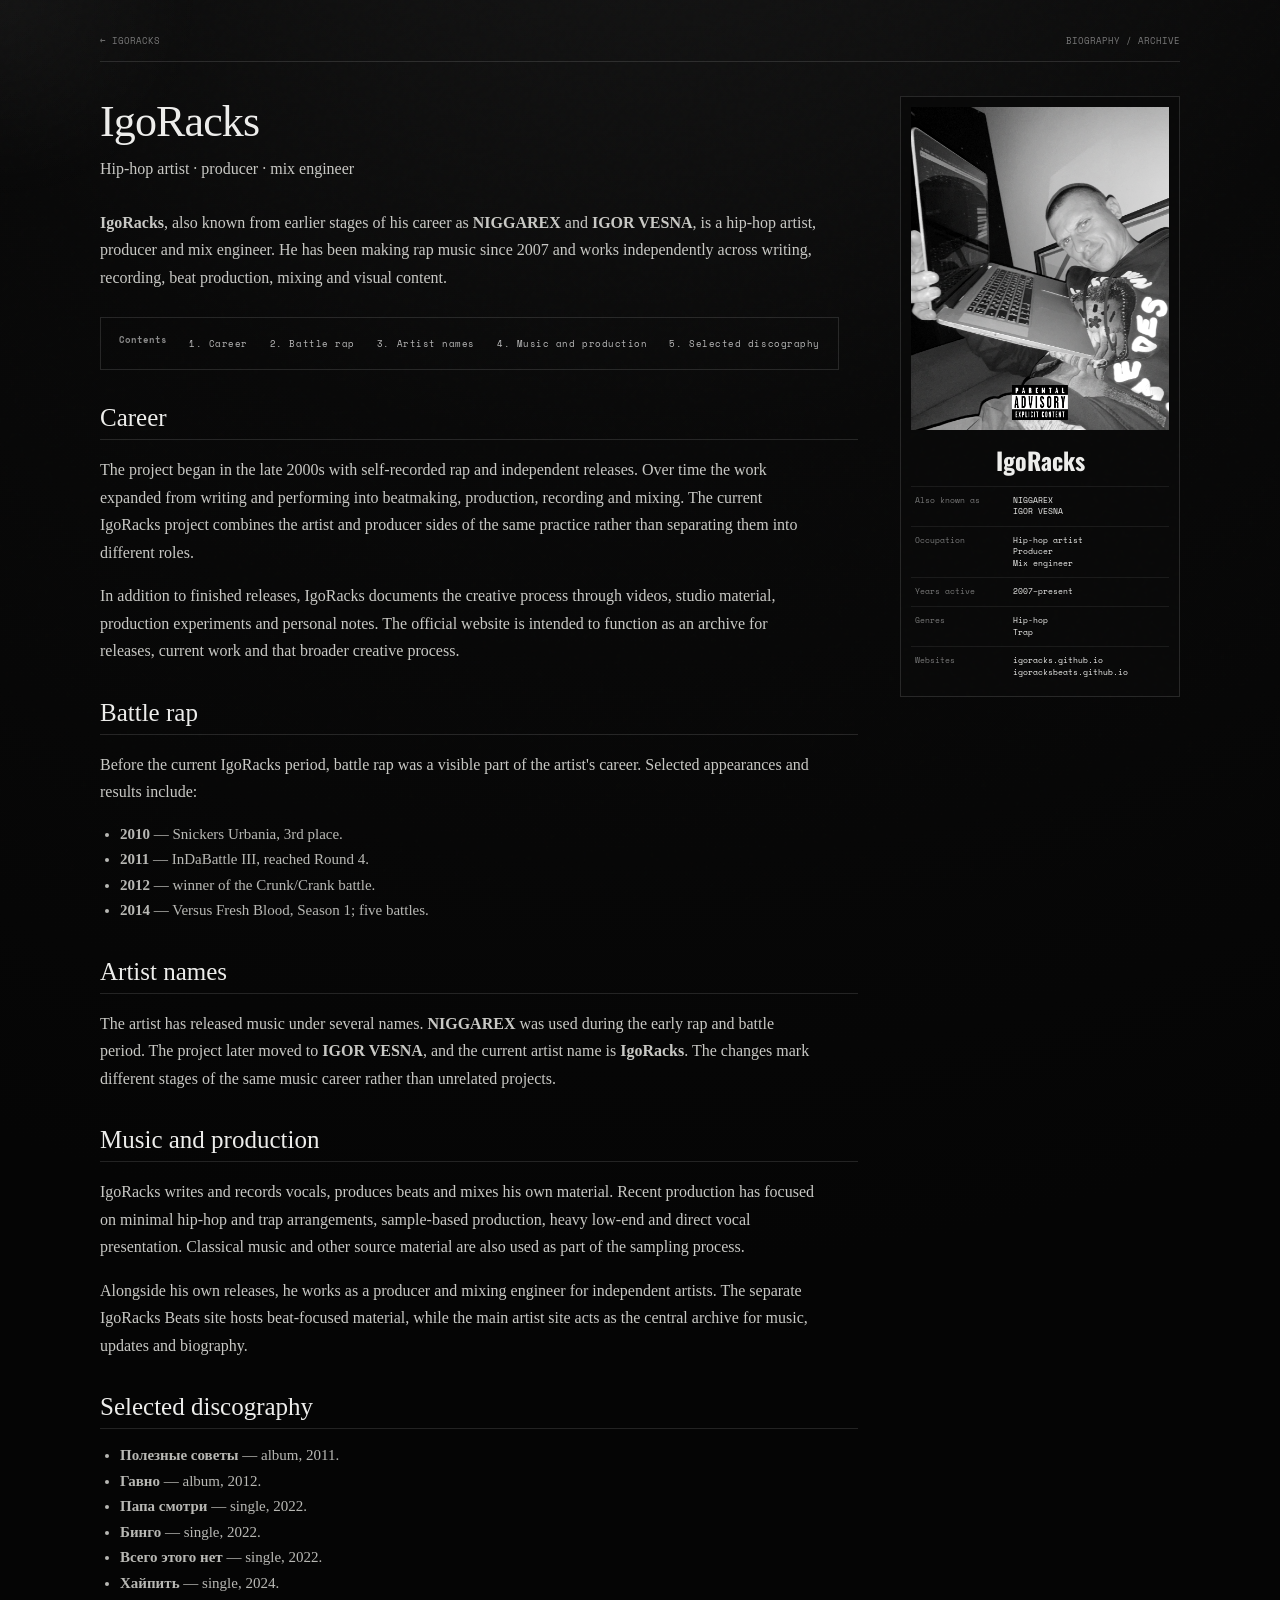
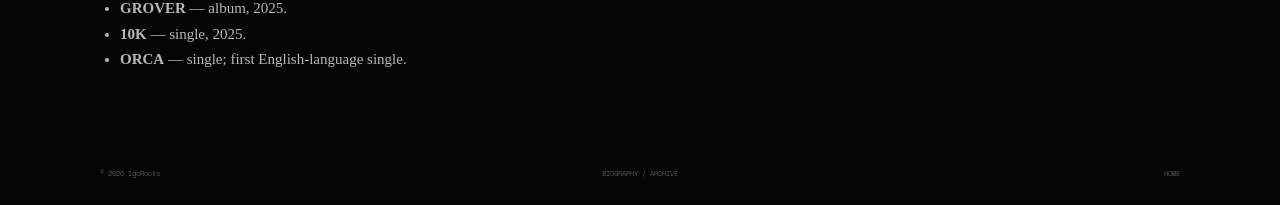
==== bio.html @ 1ebcc747 "Add encyclopedia-style artist biography page" ====
<!DOCTYPE html>
<html lang="en">
<head>
  <meta charset="UTF-8">
  <meta name="viewport" content="width=device-width, initial-scale=1.0">
  <meta name="theme-color" content="#050505">
  <meta name="description" content="Biography of IgoRacks — hip-hop artist, producer and mix engineer.">
  <title>IgoRacks — Biography</title>

  <link rel="preconnect" href="https://fonts.googleapis.com">
  <link rel="preconnect" href="https://fonts.gstatic.com" crossorigin>
  <link href="https://fonts.googleapis.com/css2?family=Anton&family=Oswald:wght@400;500;600;700&family=Space+Mono:wght@400;700&display=swap" rel="stylesheet">
  <link rel="stylesheet" href="https://cdnjs.cloudflare.com/ajax/libs/font-awesome/6.7.2/css/all.min.css">
  <link rel="stylesheet" href="style.css">
</head>
<body>

<div class="noise"></div>
<div class="scanlines"></div>
<div class="mouse-glow" id="mouseGlow"></div>

<main class="wiki-page">
  <div class="wiki-top">
    <a href="index.html">← IGORACKS</a>
    <span>BIOGRAPHY / ARCHIVE</span>
  </div>

  <div class="wiki-layout">

    <article class="wiki-article">
      <h1>IgoRacks</h1>
      <p class="wiki-subtitle">Hip-hop artist · producer · mix engineer</p>

      <p class="wiki-lead">
        <strong>IgoRacks</strong>, also known from earlier stages of his career as
        <strong>NIGGAREX</strong> and <strong>IGOR VESNA</strong>, is a hip-hop artist,
        producer and mix engineer. He has been making rap music since 2007 and works
        independently across writing, recording, beat production, mixing and visual content.
      </p>

      <nav class="wiki-toc" aria-label="Contents">
        <strong>Contents</strong>
        <a href="#career">1. Career</a>
        <a href="#battle">2. Battle rap</a>
        <a href="#names">3. Artist names</a>
        <a href="#music">4. Music and production</a>
        <a href="#discography">5. Selected discography</a>
      </nav>

      <h2 id="career">Career</h2>
      <p>
        The project began in the late 2000s with self-recorded rap and independent releases.
        Over time the work expanded from writing and performing into beatmaking, production,
        recording and mixing. The current IgoRacks project combines the artist and producer
        sides of the same practice rather than separating them into different roles.
      </p>
      <p>
        In addition to finished releases, IgoRacks documents the creative process through
        videos, studio material, production experiments and personal notes. The official
        website is intended to function as an archive for releases, current work and that
        broader creative process.
      </p>

      <h2 id="battle">Battle rap</h2>
      <p>
        Before the current IgoRacks period, battle rap was a visible part of the artist's
        career. Selected appearances and results include:
      </p>
      <ul class="wiki-list">
        <li><strong>2010</strong> — Snickers Urbania, 3rd place.</li>
        <li><strong>2011</strong> — InDaBattle III, reached Round 4.</li>
        <li><strong>2012</strong> — winner of the Crunk/Crank battle.</li>
        <li><strong>2014</strong> — Versus Fresh Blood, Season 1; five battles.</li>
      </ul>

      <h2 id="names">Artist names</h2>
      <p>
        The artist has released music under several names. <strong>NIGGAREX</strong> was used
        during the early rap and battle period. The project later moved to
        <strong>IGOR VESNA</strong>, and the current artist name is <strong>IgoRacks</strong>.
        The changes mark different stages of the same music career rather than unrelated projects.
      </p>

      <h2 id="music">Music and production</h2>
      <p>
        IgoRacks writes and records vocals, produces beats and mixes his own material.
        Recent production has focused on minimal hip-hop and trap arrangements, sample-based
        production, heavy low-end and direct vocal presentation. Classical music and other
        source material are also used as part of the sampling process.
      </p>
      <p>
        Alongside his own releases, he works as a producer and mixing engineer for independent
        artists. The separate IgoRacks Beats site hosts beat-focused material, while the main
        artist site acts as the central archive for music, updates and biography.
      </p>

      <h2 id="discography">Selected discography</h2>
      <ul class="wiki-list">
        <li><strong>Полезные советы</strong> — album, 2011.</li>
        <li><strong>Гавно</strong> — album, 2012.</li>
        <li><strong>Папа смотри</strong> — single, 2022.</li>
        <li><strong>Бинго</strong> — single, 2022.</li>
        <li><strong>Всего этого нет</strong> — single, 2022.</li>
        <li><strong>Хайпить</strong> — single, 2024.</li>
        <li><strong>GROVER</strong> — album, 2025.</li>
        <li><strong>10K</strong> — single, 2025.</li>
        <li><strong>ORCA</strong> — single; first English-language single.</li>
      </ul>
    </article>

    <aside class="wiki-infobox">
      <img src="IMG_6140.jpg" alt="IgoRacks">
      <div class="infobox-title">IgoRacks</div>

      <div class="infobox-row">
        <b>Also known as</b>
        <span>NIGGAREX<br>IGOR VESNA</span>
      </div>

      <div class="infobox-row">
        <b>Occupation</b>
        <span>Hip-hop artist<br>Producer<br>Mix engineer</span>
      </div>

      <div class="infobox-row">
        <b>Years active</b>
        <span>2007–present</span>
      </div>

      <div class="infobox-row">
        <b>Genres</b>
        <span>Hip-hop<br>Trap</span>
      </div>

      <div class="infobox-row">
        <b>Websites</b>
        <span>
          <a href="index.html">igoracks.github.io</a><br>
          <a href="https://igoracksbeats.github.io" target="_blank" rel="noopener">igoracksbeats.github.io</a>
        </span>
      </div>
    </aside>

  </div>
</main>

<footer>
  <span>© <span id="year"></span> IgoRacks</span>
  <span>BIOGRAPHY / ARCHIVE</span>
  <span><a href="index.html">HOME</a></span>
</footer>

<script src="script.js"></script>
</body>
</html>
---- style.css ----
* {
  box-sizing: border-box;
}

:root {
  --black: #050505;
  --black2: #0a0a0a;
  --gunmetal: #131313;
  --white: #ededeb;
  --gray: #777774;
  --darkgray: #353533;
  --red: #b31717;
  --line: rgba(255,255,255,.12);
}

html {
  scroll-behavior: smooth;
}

body {
  margin: 0;

  background:
    radial-gradient(
      circle at 50% -20%,
      #1a1a1a 0%,
      #090909 36%,
      #050505 72%
    );

  color: var(--white);

  font-family:
    "Oswald",
    sans-serif;

  overflow-x: hidden;
}


/* TEXTURE */

.noise {
  position: fixed;
  inset: 0;
  z-index: 1000;
  pointer-events: none;

  opacity: .12;
  mix-blend-mode: soft-light;

  background-image:
    url(
      "data:image/svg+xml,%3Csvg viewBox='0 0 180 180' xmlns='http://www.w3.org/2000/svg'%3E%3Cfilter id='noise'%3E%3CfeTurbulence type='fractalNoise' baseFrequency='.9' numOctaves='4' stitchTiles='stitch'/%3E%3C/filter%3E%3Crect width='100%25' height='100%25' filter='url(%23noise)' opacity='.5'/%3E%3C/svg%3E"
    );
}

.scanlines {
  position: fixed;
  inset: 0;
  z-index: 999;
  pointer-events: none;

  opacity: .04;

  background:
    repeating-linear-gradient(
      0deg,
      transparent 0px,
      transparent 3px,
      rgba(255,255,255,.08) 4px
    );
}

.mouse-glow {
  position: fixed;

  width: 420px;
  height: 420px;

  border-radius: 50%;

  pointer-events: none;

  z-index: -1;

  background:
    radial-gradient(
      circle,
      rgba(255,255,255,.045),
      transparent 68%
    );

  transform:
    translate(-50%, -50%);
}


a {
  color: inherit;
  text-decoration: none;
}


/* CENTERED GLOBAL CONTAINER */

.topbar,
main,
footer {
  width: min(1080px, calc(100% - 48px));
  margin-left: auto;
  margin-right: auto;
}


/* TOPBAR */

.topbar {
  height: 58px;

  display: flex;
  align-items: center;
  justify-content: space-between;

  border-bottom:
    1px solid var(--line);

  position: relative;
  z-index: 30;
}

.logo {
  font-family:
    "Anton",
    sans-serif;

  font-size: 18px;

  letter-spacing: .04em;
}

nav {
  display: flex;
  gap: 22px;
}

nav a {
  font-family:
    "Space Mono",
    monospace;

  font-size: 9px;

  letter-spacing: .06em;

  color: #868682;

  transition:
    .18s ease;
}

nav a:hover {
  color: var(--red);
}


/* HERO */

.hero {
  min-height: 0;

  padding:
    34px 0 42px;

  position: relative;
}

.hero-code {
  display: flex;
  justify-content: space-between;

  font-family:
    "Space Mono",
    monospace;

  font-size: 8px;

  color: #555552;

  letter-spacing: .06em;

  margin-bottom: 34px;
}

.hero-center {
  text-align: center;
}

.warning {
  margin-bottom: 10px;

  font-family:
    "Space Mono",
    monospace;

  font-size: 9px;

  letter-spacing: .11em;

  color: var(--red);
}


/* TITLE — ONE LINE, COMPACT */

.mega-title {
  margin: 0 auto;

  white-space: nowrap;

  width: fit-content;

  max-width: 100%;

  font-family:
    "Anton",
    sans-serif;

  font-size:
    clamp(
      54px,
      8vw,
      86px
    );

  line-height: .94;

  font-weight: 400;

  letter-spacing: -.025em;

  transform-style:
    preserve-3d;

  transform:
    perspective(800px)
    rotateX(0deg)
    rotateY(0deg)
    translateZ(0);

  transform-origin:
    50% 50%;

  transition:
    transform .22s cubic-bezier(.16,1,.3,1),
    text-shadow .22s ease,
    letter-spacing .22s ease;

  cursor: default;

  text-shadow:
    1px 1px 0 #222,
    2px 2px 0 #1d1d1d,
    3px 3px 0 #171717;
}

.mega-title:hover {
  transform:
    perspective(800px)
    rotateX(-4deg)
    rotateY(4deg)
    translateZ(24px)
    scale(1.02);

  text-shadow:
    2px 2px 0 #282828,
    4px 4px 0 #1f1f1f,
    7px 7px 14px rgba(0,0,0,.7);
}

.red-rule {
  width: 180px;
  height: 3px;

  margin:
    16px auto 0;

  background:
    var(--red);
}


/* HERO CONTENT CENTERED */

.hero-under {
  margin-top: 24px;

  display: flex;

  flex-direction: column;

  align-items: center;

  gap: 20px;
}

.hero-copy {
  text-align: center;

  font-weight: 600;

  font-size:
    clamp(
      15px,
      1.8vw,
      20px
    );

  line-height: 1.25;

  letter-spacing: .02em;
}

.hero-socials {
  display: flex;
  justify-content: center;

  gap: 10px;
}

.hero-socials a {
  width: 36px;
  height: 36px;

  border:
    1px solid var(--line);

  display: grid;
  place-items: center;

  color: #8c8c88;

  font-size: 14px;

  transition:
    .16s ease;
}

.hero-socials a:hover {
  color: white;

  background:
    var(--red);

  border-color:
    var(--red);

  transform:
    translateY(-3px);
}


/* CASE STRIP */

.case-strip {
  margin-top: 32px;

  padding-top: 16px;

  border-top:
    1px solid var(--line);

  display: flex;

  justify-content: center;

  gap: 28px;

  flex-wrap: wrap;

  font-family:
    "Space Mono",
    monospace;

  font-size: 8px;

  color: #555552;
}


/* MARQUEE */

.marquee {
  width: 100vw;

  margin-left:
    calc(
      50% - 50vw
    );

  overflow: hidden;

  background:
    var(--red);

  color: white;

  padding:
    6px 0;

  border-top:
    1px solid #d82828;

  border-bottom:
    1px solid #6f0808;
}

.marquee-track {
  width: max-content;

  display: flex;
  align-items: center;

  gap: 14px;

  font-family:
    "Anton",
    sans-serif;

  font-size: 14px;

  letter-spacing: .04em;

  animation:
    ticker
    24s
    linear
    infinite;
}

.marquee-track b {
  color: #4a0505;
}

@keyframes ticker {
  to {
    transform:
      translateX(-50%);
  }
}


/* SECTIONS */

.section {
  position: relative;

  padding:
    64px 0;

  border-bottom:
    1px solid var(--line);
}

.section-number {
  display: none;
}

.section-head {
  margin-bottom: 28px;

  text-align: center;
}

.section-code {
  font-family:
    "Space Mono",
    monospace;

  font-size: 8px;

  color: var(--red);

  letter-spacing: .12em;
}

.section-head h2 {
  margin:
    5px 0 0;

  font-family:
    "Anton",
    sans-serif;

  font-size:
    clamp(
      36px,
      5vw,
      58px
    );

  font-weight: 400;

  line-height: .95;

  letter-spacing: -.015em;
}


/* RELEASE LIST */

.release-list {
  max-width: 820px;

  margin: 0 auto;

  border-top:
    1px solid var(--line);
}

.release {
  min-height: 76px;

  display: grid;

  grid-template-columns:
    48px
    1fr
    120px
    25px;

  gap: 14px;

  align-items: center;

  border-bottom:
    1px solid var(--line);

  transition:
    color .18s ease,
    padding .18s ease;

  position: relative;
  overflow: hidden;
}

.release::before {
  content: "";

  position: absolute;
  inset: 0;

  z-index: -1;

  background:
    var(--white);

  transform:
    translateX(-101%);

  transition:
    transform .25s cubic-bezier(.16,1,.3,1);
}

.release:hover::before {
  transform:
    translateX(0);
}

.release:hover {
  color: #050505;

  padding-left: 10px;
  padding-right: 10px;
}

.release-index,
.release-meta {
  font-family:
    "Space Mono",
    monospace;

  font-size: 8px;

  color: #666662;
}

.release-name {
  font-family:
    "Anton",
    sans-serif;

  font-size:
    clamp(
      22px,
      3.2vw,
      34px
    );

  line-height: .95;

  letter-spacing: -.01em;

  transition:
    transform .2s ease,
    text-shadow .2s ease;
}

.release:hover .release-name {
  transform:
    translateX(5px);

  text-shadow:
    3px 3px 0 #bdbdb8;
}

.release-arrow {
  justify-self: end;
  font-size: 17px;
}


/* STATEMENT */

.statement {
  padding:
    70px 0;

  border-bottom:
    1px solid var(--line);

  text-align: center;
}

.statement-side {
  margin-bottom: 18px;

  font-family:
    "Space Mono",
    monospace;

  font-size: 8px;

  line-height: 1.6;

  color: #555552;
}

.statement-main {
  font-family:
    "Anton",
    sans-serif;

  font-size:
    clamp(
      34px,
      5vw,
      62px
    );

  line-height: .92;

  letter-spacing: -.015em;
}

.statement-main span {
  display: block;
}

.statement-main .red {
  color: var(--red);
}


/* NEWS */

.news-list {
  max-width: 820px;

  margin: 0 auto;

  border-top:
    1px solid var(--line);
}

.news-row {
  display: grid;

  grid-template-columns:
    95px
    1fr
    .85fr;

  gap: 18px;

  min-height: 88px;

  align-items: center;

  border-bottom:
    1px solid var(--line);

  transition:
    padding .18s ease,
    background .18s ease;
}

.news-row:hover {
  padding-left: 10px;
  padding-right: 10px;

  background:
    rgba(
      179,
      23,
      23,
      .06
    );
}

.news-date {
  font-family:
    "Space Mono",
    monospace;

  font-size: 8px;

  color: var(--red);
}

.news-title {
  font-family:
    "Anton",
    sans-serif;

  font-size:
    clamp(
      20px,
      2.8vw,
      30px
    );

  line-height: .95;
}

.news-text {
  font-family:
    "Space Mono",
    monospace;

  font-size: 8px;

  color: #777773;

  line-height: 1.5;
}


/* BIO */

.bio-grid {
  max-width: 860px;

  margin: 0 auto;

  display: grid;

  grid-template-columns:
    .8fr
    1.2fr;

  gap: 40px;

  align-items: center;
}

.bio-stamp {
  min-height: 240px;

  border:
    1px solid var(--line);

  background:
    linear-gradient(
      135deg,
      #111,
      #070707
    );

  position: relative;

  padding: 20px;

  display: flex;

  flex-direction: column;

  justify-content: space-between;

  overflow: hidden;
}

.bio-stamp::before {
  content: "CONFIDENTIAL";

  position: absolute;

  left: -18px;
  top: 88px;

  color:
    rgba(
      179,
      23,
      23,
      .16
    );

  font-family:
    "Anton",
    sans-serif;

  font-size: 48px;

  transform:
    rotate(-18deg);

  white-space: nowrap;
}

.bio-stamp span {
  font-family:
    "Space Mono",
    monospace;

  font-size: 8px;

  color: #656561;

  position: relative;
}

.bio-stamp b {
  font-family:
    "Anton",
    sans-serif;

  font-size: 44px;

  position: relative;
}

.bio-copy {
  text-align: left;
}

.bio-lead {
  margin-top: 0;

  font-family:
    "Oswald",
    sans-serif;

  font-size:
    clamp(
      20px,
      2.5vw,
      30px
    );

  font-weight: 600;

  line-height: 1.1;

  color: var(--white);
}

.bio-copy p:not(.bio-lead) {
  color: #888884;

  font-family:
    "Space Mono",
    monospace;

  font-size: 9px;

  line-height: 1.7;
}

.tags {
  display: flex;
  flex-wrap: wrap;

  gap: 6px;

  margin-top: 22px;
}

.tags span {
  border:
    1px solid var(--line);

  padding:
    6px 9px;

  font-family:
    "Space Mono",
    monospace;

  font-size: 7px;

  color: #70706c;
}


/* CONTACT */

.contact {
  padding:
    70px 0;

  border-bottom:
    1px solid var(--line);

  text-align: center;
}

.contact-label {
  font-family:
    "Space Mono",
    monospace;

  font-size: 8px;

  color: var(--red);

  letter-spacing: .12em;
}

.contact h2 {
  margin:
    10px 0 28px;

  font-family:
    "Anton",
    sans-serif;

  font-size:
    clamp(
      38px,
      5vw,
      64px
    );

  line-height: .9;

  font-weight: 400;

  letter-spacing: -.015em;
}

.contact-buttons {
  max-width: 520px;

  margin: 0 auto;

  display: flex;

  border-top:
    1px solid var(--line);

  border-left:
    1px solid var(--line);
}

.contact-buttons a {
  flex: 1;

  min-height: 54px;

  display: flex;

  align-items: center;

  justify-content: center;

  border-right:
    1px solid var(--line);

  border-bottom:
    1px solid var(--line);

  font-family:
    "Space Mono",
    monospace;

  font-size: 9px;

  transition:
    background .16s ease,
    color .16s ease;
}

.contact-buttons a:hover {
  background:
    var(--red);

  color: white;
}


/* FOOTER */

footer {
  min-height: 62px;

  display: grid;

  grid-template-columns:
    1fr
    1fr
    1fr;

  align-items: center;

  font-family:
    "Space Mono",
    monospace;

  font-size: 7px;

  color: #535350;
}

footer span:nth-child(2) {
  text-align: center;
}

footer span:last-child {
  text-align: right;
}


/* REVEAL */

.reveal {
  opacity: 0;

  transform:
    translateY(16px);

  transition:
    opacity .5s ease,
    transform .5s ease;
}

.reveal.visible {
  opacity: 1;
  transform: none;
}


/* MOBILE */

@media(max-width:700px) {

  .topbar,
  main,
  footer {
    width:
      calc(
        100% - 26px
      );
  }

  .topbar {
    height: 56px;
  }

  nav {
    gap: 12px;
  }

  nav a:nth-child(2),
  nav a:nth-child(3) {
    display: none;
  }

  .hero {
    padding:
      26px 0 34px;
  }

  .hero-code {
    margin-bottom: 24px;
  }

  .mega-title {
    font-size:
      clamp(
        48px,
        17vw,
        88px
      );
  }

  .mega-title:hover {
    transform:
      none;
  }

  .hero-copy {
    font-size: 15px;
  }

  .case-strip {
    gap: 12px;
  }

  .section {
    padding:
      56px 0;
  }

  .release {
    min-height: 68px;

    grid-template-columns:
      36px
      1fr
      22px;
  }

  .release-meta {
    display: none;
  }

  .release-name {
    font-size: 25px;
  }

  .statement {
    padding:
      60px 0;
  }

  .statement-main {
    font-size: 38px;
  }

  .news-row {
    grid-template-columns:
      70px 1fr;

    gap: 10px;

    padding:
      16px 0;
  }

  .news-text {
    grid-column: 2;
  }

  .bio-grid {
    grid-template-columns:
      1fr;

    gap: 24px;
  }

  .bio-stamp {
    min-height: 200px;
  }

  .contact {
    padding:
      58px 0;
  }

  .contact-buttons {
    flex-direction: column;
  }

  footer {
    grid-template-columns:
      1fr;

    gap: 7px;

    padding:
      18px 0;
  }

  footer span:nth-child(2),
  footer span:last-child {
    text-align: left;
  }

}

/* =========================================
   HERO MENU
========================================= */

.hero-menu {
  margin: 20px auto 0;

  display: flex;
  justify-content: center;
  align-items: center;

  flex-wrap: wrap;

  gap: 6px 18px;

  max-width: 900px;
}

.hero-menu a {
  font-family:
    "Space Mono",
    monospace;

  font-size: 9px;

  letter-spacing: .07em;

  color: #777773;

  padding: 5px 0;

  position: relative;

  transition:
    color .16s ease;
}

.hero-menu a::after {
  content: "";

  position: absolute;

  left: 50%;
  right: 50%;
  bottom: 0;

  height: 1px;

  background:
    var(--red);

  transition:
    left .18s ease,
    right .18s ease;
}

.hero-menu a:hover {
  color: white;
}

.hero-menu a:hover::after {
  left: 0;
  right: 0;
}


.site-description {
  margin:
    20px auto 18px;

  max-width: 520px;

  text-align: center;

  font-family:
    "Space Mono",
    monospace;

  color: #777773;

  font-size: 9px;

  line-height: 1.6;
}


/* =========================================
   FEED
========================================= */

.feed-list {
  max-width: 820px;

  margin:
    0 auto;

  border-top:
    1px solid var(--line);
}


.feed-item {
  padding:
    25px 0;

  display: grid;

  grid-template-columns:
    95px
    1fr;

  gap: 24px;

  border-bottom:
    1px solid var(--line);
}


.feed-date {
  font-family:
    "Space Mono",
    monospace;

  font-size: 8px;

  color:
    var(--red);

  padding-top: 5px;
}


.feed-type {
  font-family:
    "Space Mono",
    monospace;

  font-size: 7px;

  letter-spacing: .12em;

  color: #656561;
}


.feed-main h3 {
  margin:
    5px 0 7px;

  font-family:
    "Anton",
    sans-serif;

  font-size:
    clamp(
      23px,
      3vw,
      34px
    );

  font-weight: 400;

  line-height: 1;
}


.feed-main p {
  margin: 0;

  max-width: 600px;

  font-family:
    "Space Mono",
    monospace;

  color: #777773;

  font-size: 8px;

  line-height: 1.6;
}


.inline-link {
  display:
    inline-block;

  margin-top: 10px;

  font-family:
    "Space Mono",
    monospace;

  font-size: 8px;

  color: white;
}


/* PROGRESS */

.progress-wrap {
  max-width: 600px;

  margin-top: 20px;
}


.progress-info {
  margin-bottom: 7px;

  display: flex;

  justify-content: space-between;

  font-family:
    "Space Mono",
    monospace;

  font-size: 7px;

  color: #6e6e6a;
}


.progress-bar {
  height: 5px;

  background:
    #222;

  overflow: hidden;
}


.progress {
  height: 100%;

  background:
    var(--red);

  position: relative;
}


.progress::after {
  content: "";

  position: absolute;

  top: 0;
  right: 0;

  width: 18px;
  height: 100%;

  background:
    #e02a2a;

  box-shadow:
    0 0 13px
    rgba(
      179,
      23,
      23,
      .8
    );
}


/* =========================================
   MUSIC GRID
========================================= */

.music-grid {
  max-width: 900px;

  margin:
    0 auto;

  display: grid;

  grid-template-columns:
    repeat(3, 1fr);

  gap: 26px 18px;
}


.music-card {
  min-width: 0;
}


.cover-wrap {
  width: 100%;

  aspect-ratio: 1;

  overflow: hidden;

  background:
    #111;

  border:
    1px solid var(--line);
}


.cover-wrap img {
  width: 100%;
  height: 100%;

  object-fit: cover;

  display: block;

  filter:
    saturate(.88)
    contrast(1.04);

  transition:
    transform .3s cubic-bezier(.16,1,.3,1),
    filter .3s ease;
}


.music-card:hover img {
  transform:
    scale(1.035);

  filter:
    saturate(1)
    contrast(1.08);
}


.music-info {
  padding:
    11px 2px 0;

  display: flex;

  justify-content: space-between;

  align-items: flex-start;

  gap: 12px;
}


.music-info h3 {
  margin: 0;

  font-family:
    "Anton",
    sans-serif;

  font-size: 18px;

  font-weight: 400;

  line-height: 1;
}


.music-info p {
  margin:
    5px 0 0;

  font-family:
    "Space Mono",
    monospace;

  font-size: 7px;

  color: #62625f;
}


.platform-links {
  display: flex;

  gap: 5px;
}


.platform-links a {
  width: 28px;
  height: 28px;

  display: grid;

  place-items: center;

  border:
    1px solid var(--line);

  color: #787874;

  font-size: 11px;

  transition:
    .16s ease;
}


.platform-links a:hover {
  color: white;

  border-color:
    var(--red);

  background:
    var(--red);

  transform:
    translateY(-2px);
}


/* =========================================
   MOBILE
========================================= */

@media(max-width:800px) {

  .music-grid {
    grid-template-columns:
      repeat(2, 1fr);
  }

}


@media(max-width:520px) {

  .hero-menu {
    gap:
      5px 12px;
  }


  .hero-menu a {
    font-size: 8px;
  }


  .feed-item {
    grid-template-columns:
      60px
      1fr;

    gap: 12px;
  }


  .music-grid {
    grid-template-columns:
      1fr 1fr;

    gap:
      22px 10px;
  }


  .music-info {
    flex-direction: column;
  }


  .music-info h3 {
    font-size: 16px;
  }


  .platform-links a {
    width: 26px;
    height: 26px;
  }

}


/* === 2026-10-13 HOMEPAGE REFINEMENT === */

.hero-menu{
  margin:22px auto 0;
  gap:10px 30px;
}

.hero-menu a{
  font-family:"Oswald",sans-serif;
  font-size:18px;
  font-weight:700;
  letter-spacing:.04em;
  color:#d0d0cc;
  padding:8px 0;
}

.hero-menu a:hover{
  color:#fff;
}

.hero-menu a::after{
  height:2px;
}

.site-description{
  margin:18px auto 16px;
  max-width:560px;
  font-size:10px;
  line-height:1.55;
  color:#8e8e8a;
}

.hero-socials{
  margin-top:10px;
}

.hero-socials a{
  width:38px;
  height:38px;
  font-size:15px;
}

.section-left{
  padding:48px 0;
}

.section-head-left{
  text-align:left;
  margin-bottom:20px;
}

.section-head-left .section-code{
  display:block;
  font-size:9px;
  letter-spacing:.13em;
  margin-bottom:5px;
}

.section-head-left h2{
  margin:0;
  font-size:28px;
  line-height:1;
  letter-spacing:.01em;
}

.feed-list{
  max-width:none;
  margin:0;
}

.feed-item{
  padding:18px 0;
  grid-template-columns:80px 1fr;
  gap:20px;
}

.feed-date{
  font-size:8px;
}

.feed-type{
  font-size:7px;
}

.feed-main h3{
  font-size:24px;
  margin:3px 0 5px;
}

.feed-main p{
  font-size:8px;
}

.progress-wrap{
  margin-top:12px;
  max-width:520px;
}

.progress-bar{
  height:4px;
}

.progress{
  width:0;
  transition:width 1.1s cubic-bezier(.16,1,.3,1);
}

.music-grid{
  max-width:none;
  margin:0;
  grid-template-columns:repeat(3,minmax(0,1fr));
  gap:22px 16px;
}

.cover-placeholder{
  aspect-ratio:1;
  border:1px solid var(--line);
  background:
    linear-gradient(135deg,rgba(255,255,255,.03),rgba(255,255,255,.005)),
    #0c0c0c;
  display:flex;
  flex-direction:column;
  justify-content:space-between;
  padding:16px;
  overflow:hidden;
  position:relative;
}

.cover-placeholder::after{
  content:"";
  position:absolute;
  inset:0;
  background:
    repeating-linear-gradient(
      0deg,
      transparent 0,
      transparent 4px,
      rgba(255,255,255,.025) 5px
    );
  pointer-events:none;
}

.cover-placeholder strong{
  position:relative;
  z-index:1;
  font-family:"Anton",sans-serif;
  font-size:clamp(28px,4vw,48px);
  font-weight:400;
  line-height:.88;
  letter-spacing:-.02em;
}

.cover-kicker{
  position:relative;
  z-index:1;
  font-family:"Space Mono",monospace;
  font-size:7px;
  letter-spacing:.12em;
  color:#666;
}

.cover-orca{
  background:
    radial-gradient(circle at 75% 20%,rgba(255,255,255,.09),transparent 22%),
    linear-gradient(145deg,#111,#050505);
}

.cover-10k{
  background:
    linear-gradient(120deg,rgba(179,23,23,.22),transparent 42%),
    #0b0b0b;
}

.cover-gymno{
  background:
    radial-gradient(circle at 30% 70%,rgba(255,255,255,.08),transparent 30%),
    #090909;
}

.music-note{
  margin:22px 0 0;
  font-family:"Space Mono",monospace;
  font-size:7px;
  color:#555;
}

.platform-links a[title="Apple Music"]{
  font-size:12px;
}

/* BIO PAGE */

.wiki-page{
  width:min(1080px,calc(100% - 48px));
  margin:0 auto;
  padding:34px 0 70px;
}

.wiki-top{
  display:flex;
  align-items:center;
  justify-content:space-between;
  padding-bottom:14px;
  border-bottom:1px solid var(--line);
  font-family:"Space Mono",monospace;
  font-size:9px;
  color:#777;
}

.wiki-top a:hover{
  color:#fff;
}

.wiki-layout{
  display:grid;
  grid-template-columns:minmax(0,1fr) 280px;
  gap:42px;
  align-items:start;
  padding-top:34px;
}

.wiki-article h1{
  margin:0 0 8px;
  font-family:Georgia,"Times New Roman",serif;
  font-size:44px;
  font-weight:500;
  letter-spacing:-.02em;
}

.wiki-subtitle{
  margin:0 0 26px;
  color:#777;
  font-family:"Space Mono",monospace;
  font-size:9px;
}

.wiki-lead,
.wiki-article p{
  max-width:720px;
  color:#c8c8c4;
  font-family:Georgia,"Times New Roman",serif;
  font-size:16px;
  line-height:1.72;
}

.wiki-article h2{
  margin:34px 0 14px;
  padding-bottom:7px;
  border-bottom:1px solid var(--line);
  font-family:Georgia,"Times New Roman",serif;
  font-size:25px;
  font-weight:500;
}

.wiki-list{
  margin:0;
  padding-left:20px;
  color:#b8b8b4;
  font-family:Georgia,"Times New Roman",serif;
  font-size:15px;
  line-height:1.7;
}

.wiki-infobox{
  border:1px solid var(--line);
  background:#090909;
  padding:10px;
  position:sticky;
  top:18px;
}

.wiki-infobox img{
  width:100%;
  display:block;
  aspect-ratio:4/5;
  object-fit:cover;
  filter:grayscale(100%) contrast(1.05);
}

.infobox-title{
  padding:12px 4px 8px;
  text-align:center;
  font-family:"Oswald",sans-serif;
  font-size:24px;
  font-weight:700;
}

.infobox-row{
  display:grid;
  grid-template-columns:88px 1fr;
  gap:10px;
  padding:8px 4px;
  border-top:1px solid rgba(255,255,255,.07);
  font-family:"Space Mono",monospace;
  font-size:8px;
  line-height:1.45;
}

.infobox-row b{
  color:#777;
  font-weight:400;
}

.wiki-toc{
  margin:26px 0 6px;
  padding:15px 18px;
  border:1px solid var(--line);
  width:max-content;
  max-width:100%;
  font-family:"Space Mono",monospace;
  font-size:9px;
}

.wiki-toc strong{
  display:block;
  margin-bottom:8px;
  color:#888;
}

.wiki-toc a{
  display:block;
  margin:4px 0;
  color:#bbb;
}

.wiki-toc a:hover{
  color:#fff;
}

@media(max-width:800px){
  .hero-menu{
    gap:6px 18px;
  }
  .hero-menu a{
    font-size:16px;
  }
  .music-grid{
    grid-template-columns:repeat(2,minmax(0,1fr));
  }
  .wiki-layout{
    grid-template-columns:1fr;
  }
  .wiki-infobox{
    position:static;
    order:-1;
    max-width:360px;
  }
}

@media(max-width:520px){
  .hero-menu a{
    font-size:14px;
  }
  .section-left{
    padding:40px 0;
  }
  .feed-item{
    grid-template-columns:58px 1fr;
    gap:12px;
  }
  .feed-main h3{
    font-size:21px;
  }
  .music-grid{
    grid-template-columns:1fr 1fr;
    gap:18px 10px;
  }
  .cover-placeholder{
    padding:11px;
  }
  .cover-placeholder strong{
    font-size:24px;
  }
  .wiki-page{
    width:calc(100% - 26px);
  }
  .wiki-article h1{
    font-size:36px;
  }
  .wiki-lead,
  .wiki-article p{
    font-size:15px;
  }
}
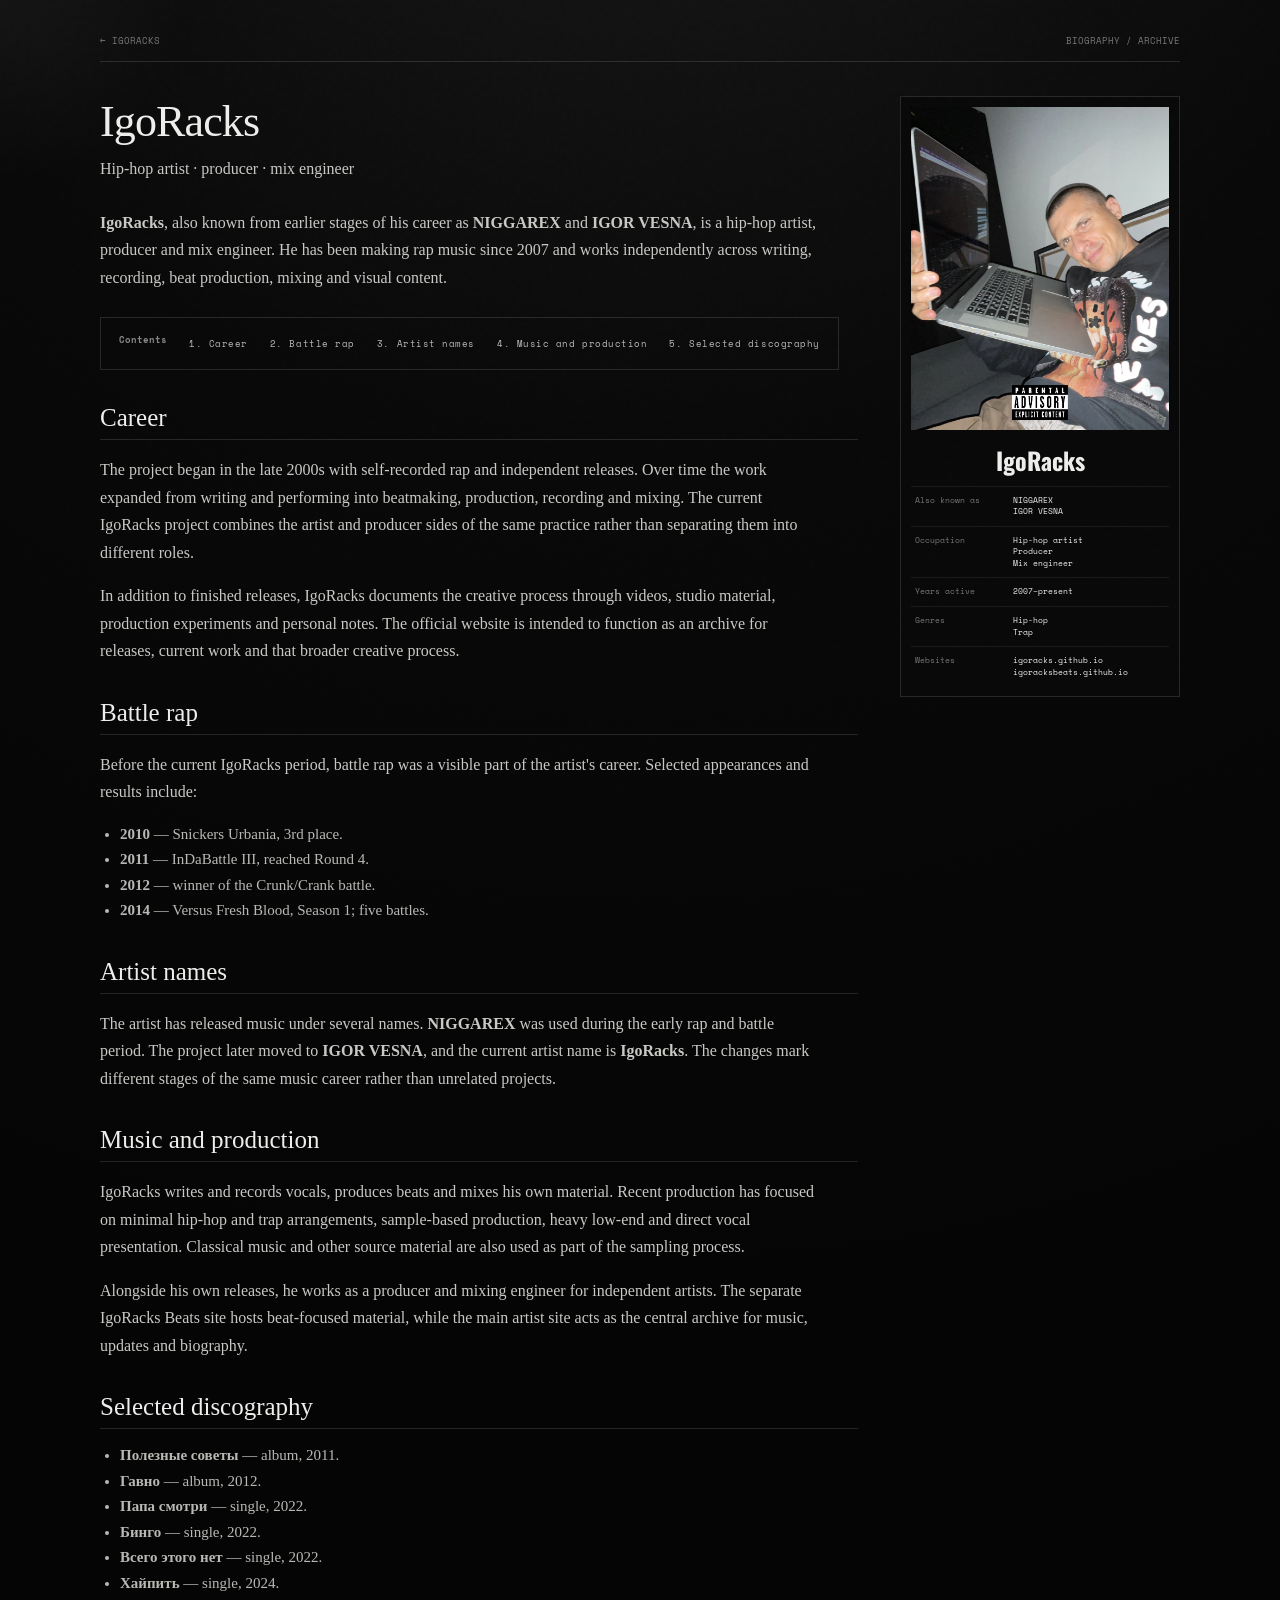
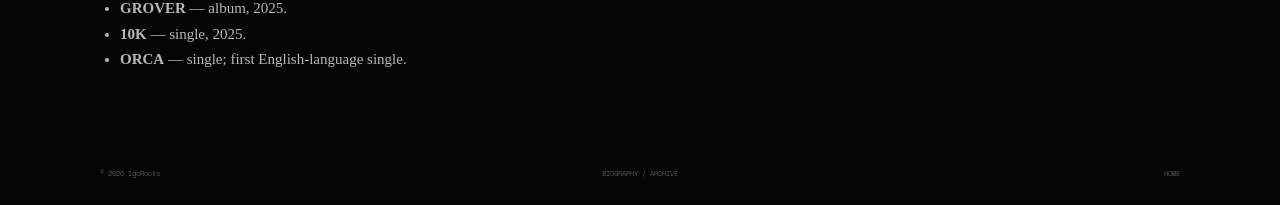
==== commit e14ed1f0: "Refresh mobile biography stylesheet cache" ====
--- a/bio.html
+++ b/bio.html
@@ -11,7 +11,7 @@
   <link rel="preconnect" href="https://fonts.gstatic.com" crossorigin>
   <link href="https://fonts.googleapis.com/css2?family=Anton&family=Oswald:wght@400;500;600;700&family=Space+Mono:wght@400;700&display=swap" rel="stylesheet">
   <link rel="stylesheet" href="https://cdnjs.cloudflare.com/ajax/libs/font-awesome/6.7.2/css/all.min.css">
-  <link rel="stylesheet" href="style.css">
+  <link rel="stylesheet" href="style.css?v=20261021-biofix">
 </head>
 <body>
 
--- a/style.css
+++ b/style.css
@@ -1959,7 +1959,7 @@
   display:block;
   aspect-ratio:4/5;
   object-fit:cover;
-  filter:grayscale(100%) contrast(1.05);
+  filter:none;
 }
 
 .infobox-title{
@@ -2067,3 +2067,89 @@
     font-size:15px;
   }
 }
+
+
+/* === EMBEDDED WIKI BIO ON HOMEPAGE === */
+
+.wiki-home{
+  padding:58px 0 72px;
+  border-bottom:1px solid var(--line);
+}
+
+.wiki-home-label{
+  margin-bottom:22px;
+  padding-bottom:10px;
+  border-bottom:1px solid var(--line);
+  font-family:"Space Mono",monospace;
+  font-size:9px;
+  letter-spacing:.12em;
+  color:var(--red);
+}
+
+.wiki-home .wiki-layout{
+  padding-top:0;
+}
+
+.wiki-home .wiki-article h1{
+  font-size:46px;
+}
+
+.wiki-home .wiki-infobox{
+  top:14px;
+}
+
+@media(max-width:800px){
+  .wiki-home{
+    padding:46px 0 58px;
+  }
+}
+
+@media(max-width:520px){
+  .wiki-home{
+    padding:40px 0 50px;
+  }
+
+  .wiki-home .wiki-article h1{
+    font-size:36px;
+  }
+}
+
+/* Dedicated release and news pages */
+.feature-link{color:inherit;text-decoration:none;transition:color .2s}
+.feature-link:hover,.feature-link:focus-visible{color:var(--red)}
+.cover-link{display:block;width:100%;height:100%;overflow:hidden}
+.cover-link img{width:100%;height:100%;object-fit:cover}
+.release-page{width:min(960px,calc(100% - 40px));margin:0 auto;padding:35px 0 100px;position:relative;z-index:1}
+.release-top{display:flex;justify-content:space-between;gap:20px;border-bottom:1px solid var(--line);padding-bottom:18px;font-family:"Space Mono",monospace;font-size:11px;letter-spacing:.1em}
+.release-top a:hover{color:var(--red)}
+.release-kicker{font-family:"Space Mono",monospace;color:var(--red);font-size:12px;letter-spacing:.2em;margin-top:75px}
+.release-title{font-family:Anton,sans-serif;font-weight:400;font-size:clamp(60px,13vw,150px);line-height:.95;margin:16px 0 28px}
+.release-grid{display:grid;grid-template-columns:minmax(0,1fr) 340px;gap:40px;align-items:start}
+.release-text{font-family:Georgia,serif;color:#c8c8c4;font-size:18px;line-height:1.75}
+.release-art{width:100%;display:block;object-fit:cover;border:1px solid var(--line)}
+.release-note{border-top:1px solid var(--line);padding-top:20px;font-family:"Space Mono",monospace;font-size:11px;line-height:1.8;color:#969692}
+.release-video{margin-top:36px;border:1px solid var(--line);padding:25px;font-family:"Space Mono",monospace;font-size:12px;color:#8e8e8a}
+.release-back{display:inline-block;margin-top:50px;border-bottom:1px solid var(--red);padding-bottom:6px;font-family:"Space Mono",monospace}
+@media(max-width:800px){.release-grid{grid-template-columns:1fr}.release-art{max-width:440px}.release-kicker{margin-top:48px}}
+
+/* Mobile biography: prevent horizontal scrolling on iPhone */
+@media (max-width: 800px) {
+  .wiki-layout {
+    grid-template-columns: minmax(0, 1fr);
+  }
+  .wiki-article,
+  .wiki-infobox {
+    min-width: 0;
+    max-width: 100%;
+  }
+  .wiki-article p,
+  .wiki-article li,
+  .wiki-article a,
+  .infobox-row span,
+  .wiki-home-label {
+    overflow-wrap: anywhere;
+  }
+  .wiki-toc {
+    width: 100%;
+  }
+}
